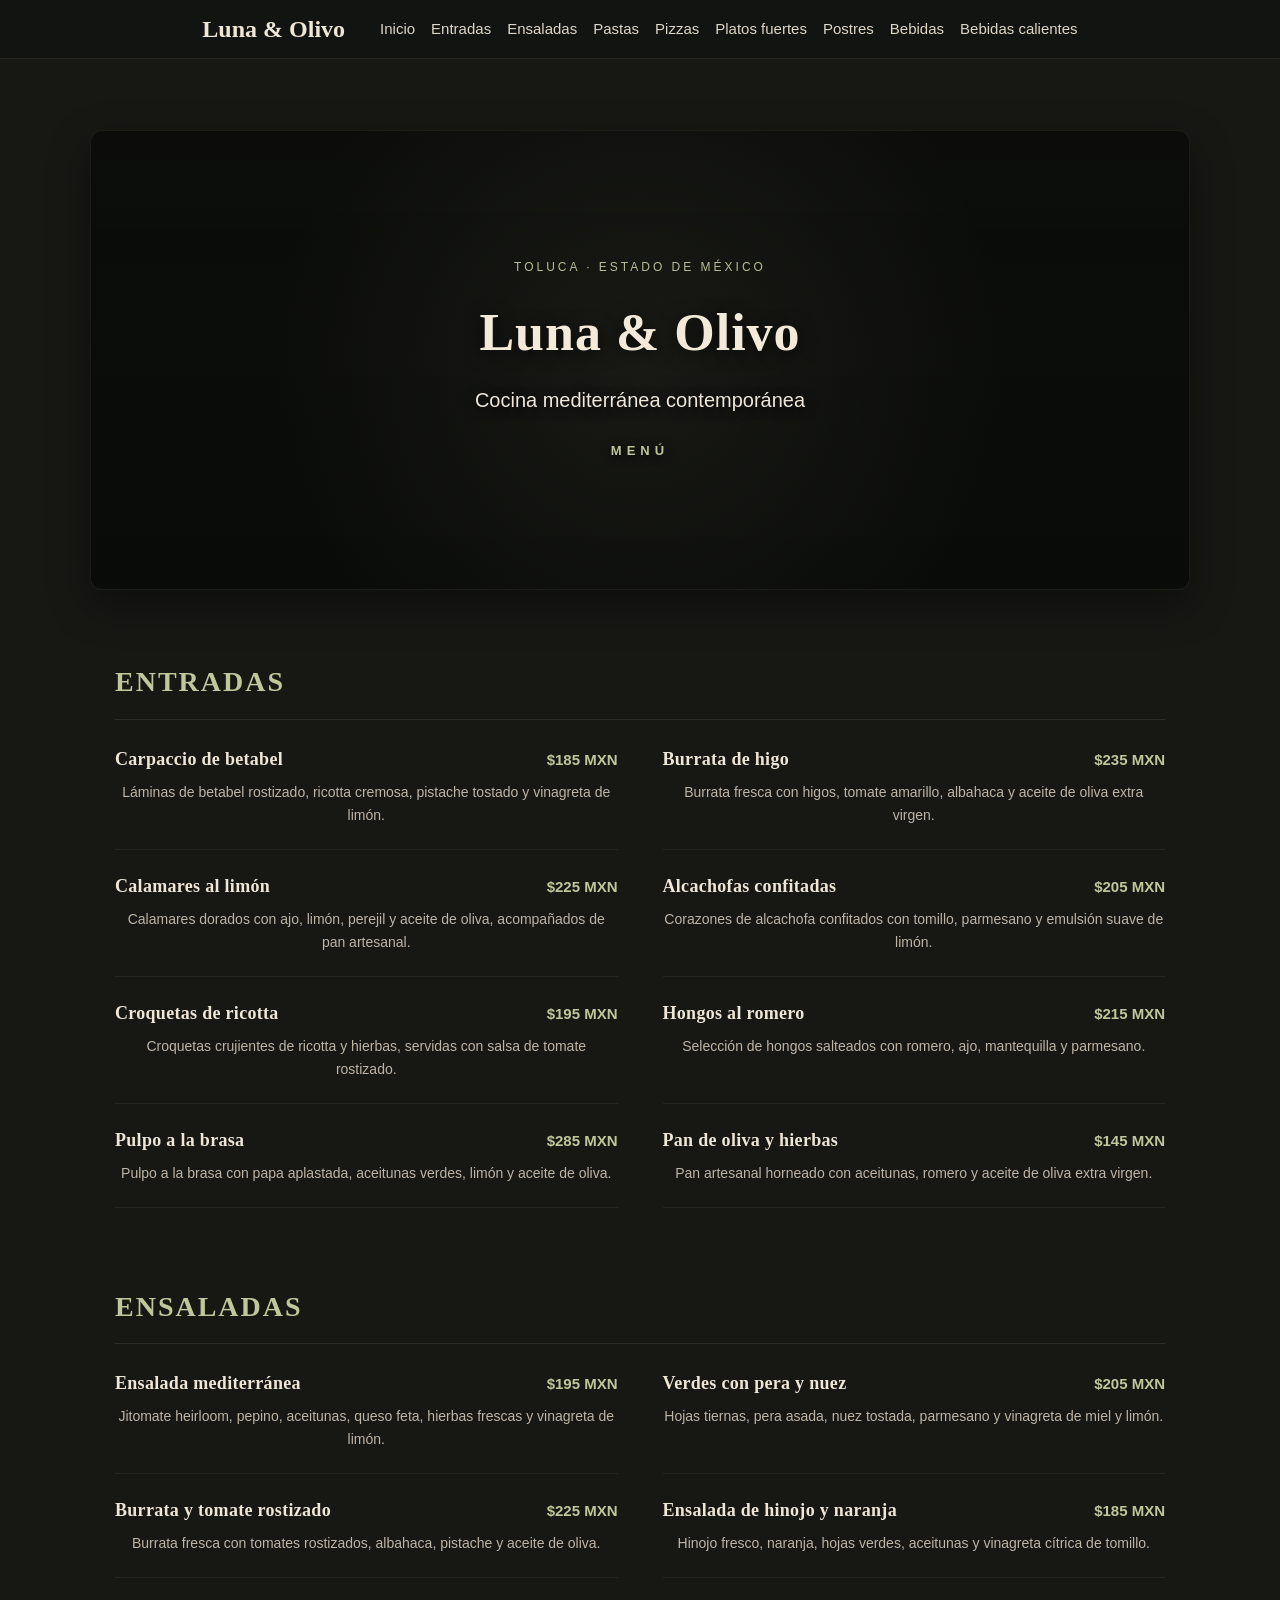
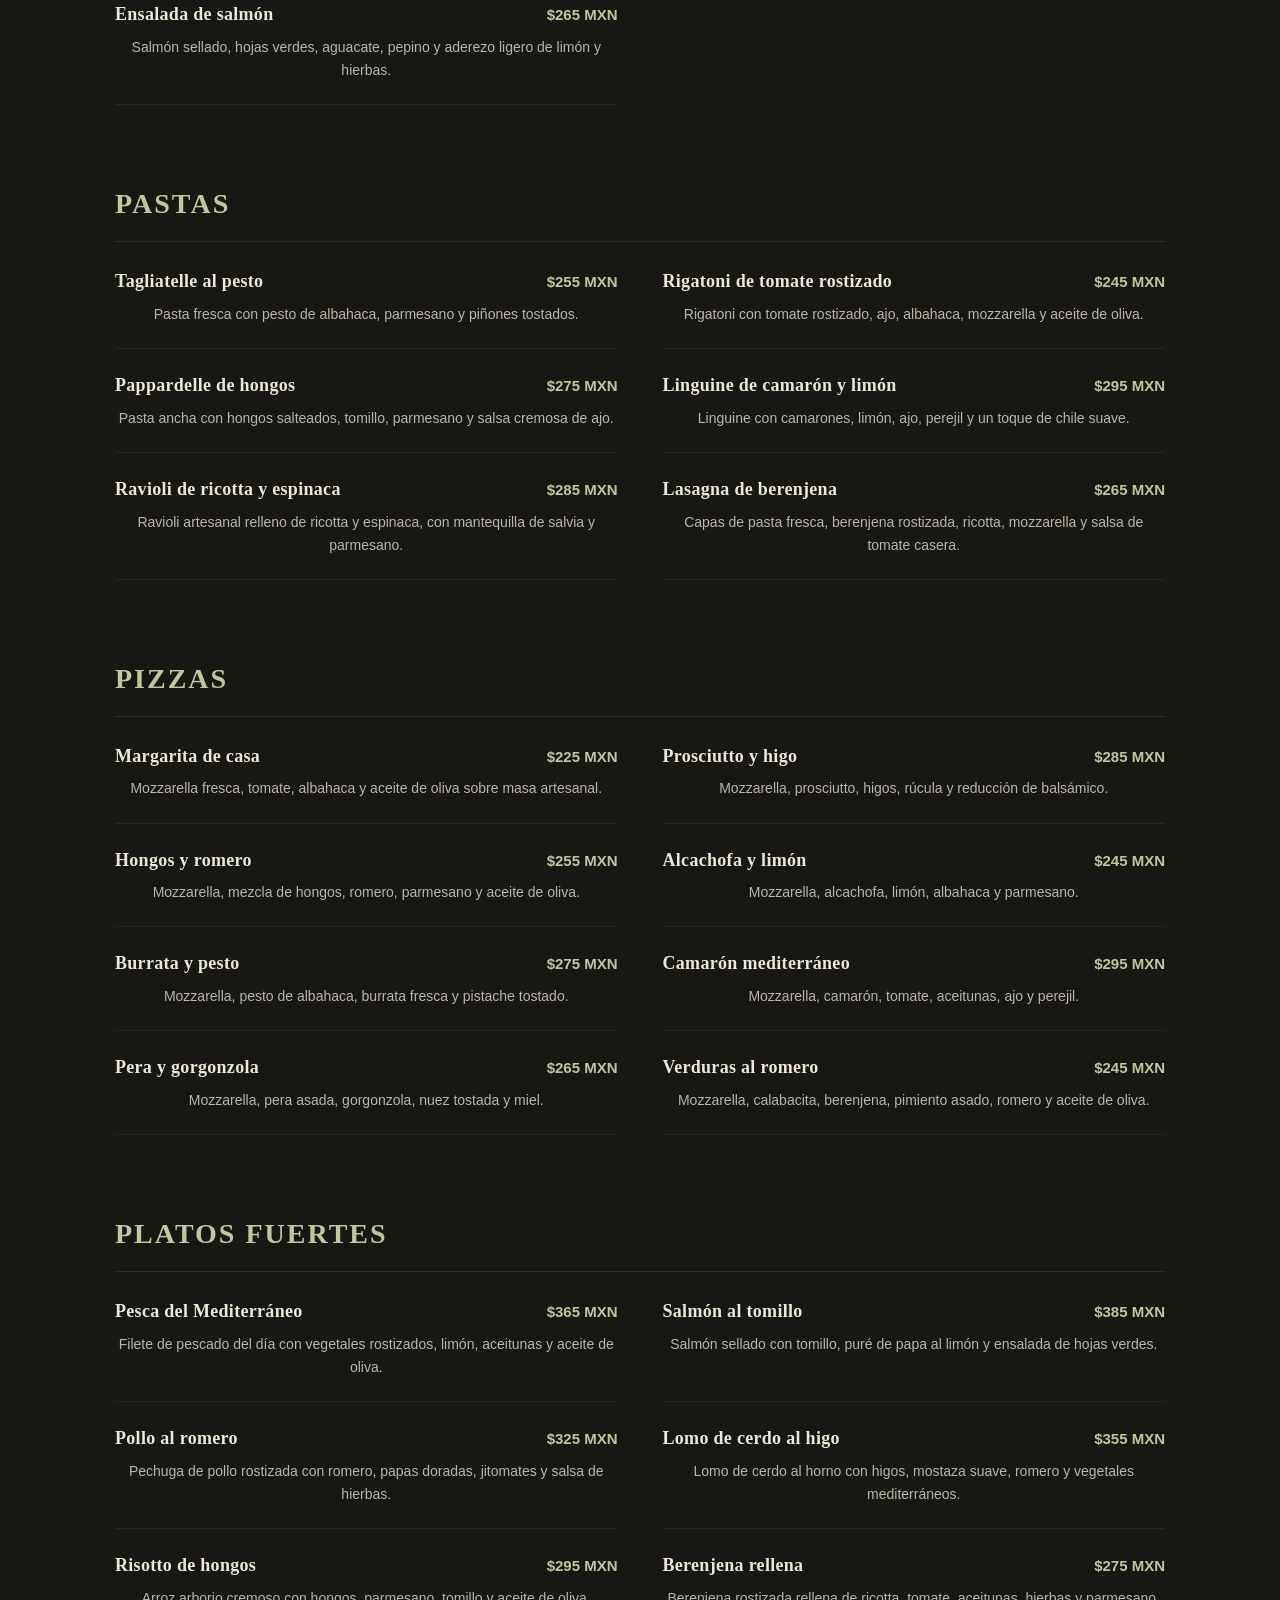
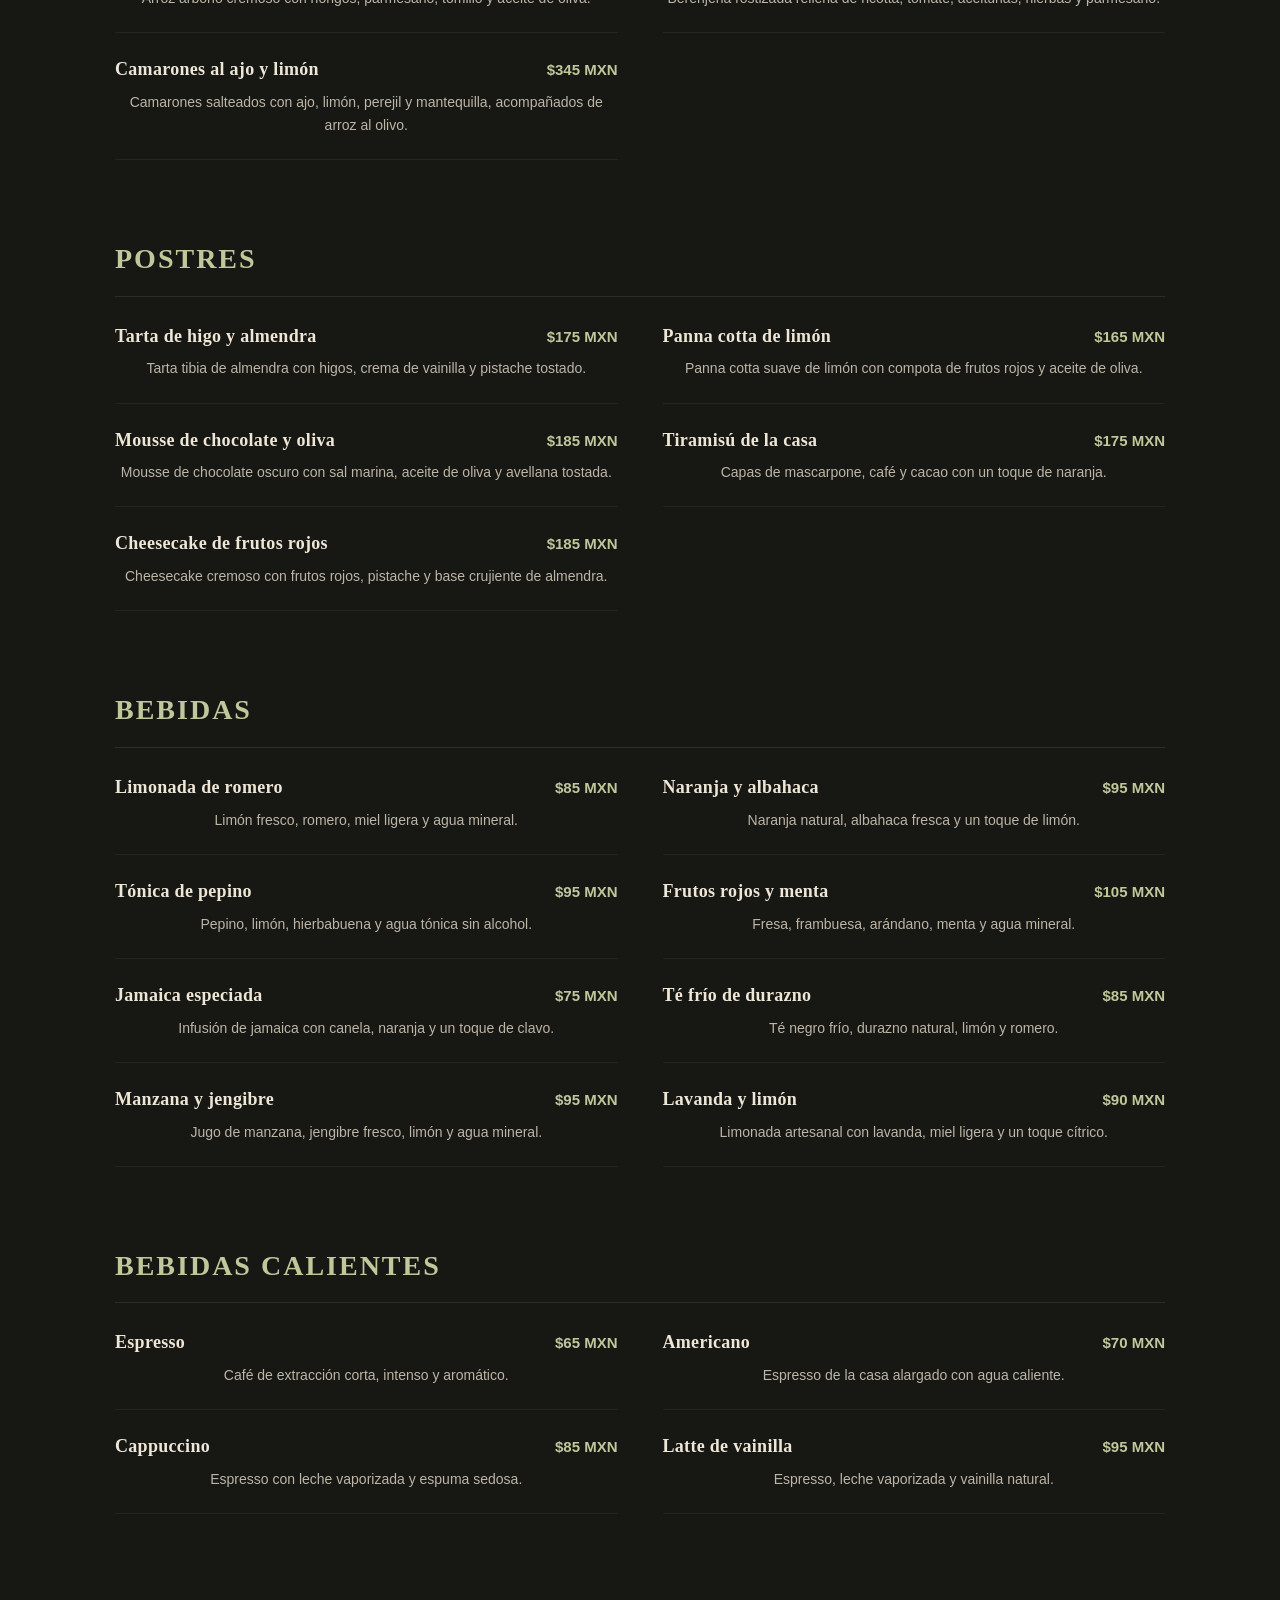
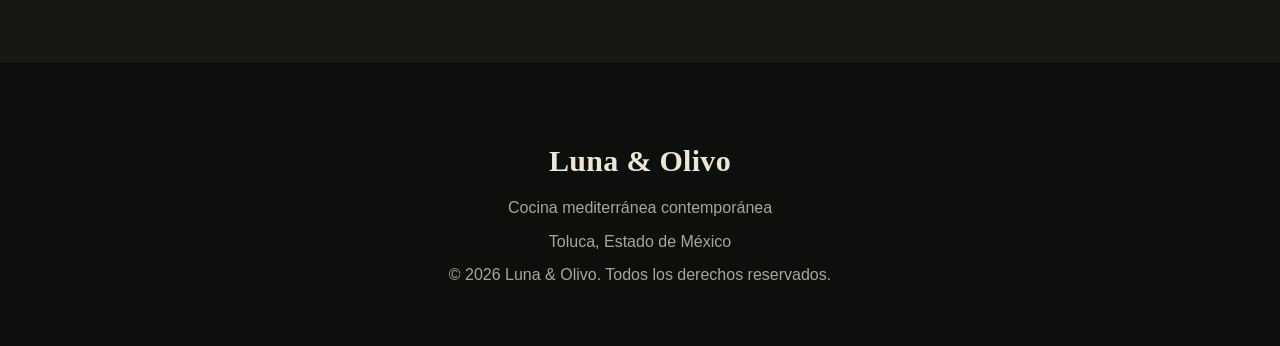
==== menu.html @ e2f4929c "Primer commit - Luna & Olivo" ====
<!DOCTYPE html>
<html lang="es">

<head>
    <meta charset="UTF-8">
    <meta name="viewport" content="width=device-width, initial-scale=1.0">

    <title>Menú | Luna & Olivo</title>

    <meta
        name="description"
        content="Consulta el menú de Luna & Olivo, restaurante de cocina mediterránea contemporánea en Toluca, Estado de México."
    >

    <link rel="stylesheet" href="style.css">
</head>

<body>

    <!-- NAVEGACIÓN -->
    <nav class="navbar navbar-menu">

        <div class="logo">
            Luna & Olivo
        </div>

        <div class="nav-links nav-links-menu">

            <a href="index.html">
                Inicio
            </a>

            <a href="#entradas">
                Entradas
            </a>

            <a href="#ensaladas">
                Ensaladas
            </a>

            <a href="#pastas">
                Pastas
            </a>

            <a href="#pizzas">
                Pizzas
            </a>

            <a href="#platos-fuertes">
                Platos fuertes
            </a>

            <a href="#postres">
                Postres
            </a>

            <a href="#bebidas">
                Bebidas
            </a>

            <a href="#bebidas-calientes">
                Bebidas calientes
            </a>

        </div>

    </nav>


    <!-- MENÚ COMPLETO -->
    <main class="menu-completo">

        <!-- PORTADA DEL MENÚ -->
        <header class="menu-encabezado">

            <p class="menu-ubicacion">
                TOLUCA · ESTADO DE MÉXICO
            </p>

            <h1>
                Luna & Olivo
            </h1>

            <p class="menu-subtitulo">
                Cocina mediterránea contemporánea
            </p>

            <p class="menu-titulo">
                MENÚ
            </p>

        </header>


        <div class="menu-completo-contenido">


            <!-- ENTRADAS -->
            <section class="menu-categoria" id="entradas">

                <h2>
                    Entradas
                </h2>

                <div class="menu-items">

                    <article class="menu-item">
                        <div class="menu-item-cabecera">
                            <h3>Carpaccio de betabel</h3>
                            <span>$185 MXN</span>
                        </div>
                        <p>
                            Láminas de betabel rostizado, ricotta cremosa,
                            pistache tostado y vinagreta de limón.
                        </p>
                    </article>

                    <article class="menu-item">
                        <div class="menu-item-cabecera">
                            <h3>Burrata de higo</h3>
                            <span>$235 MXN</span>
                        </div>
                        <p>
                            Burrata fresca con higos, tomate amarillo,
                            albahaca y aceite de oliva extra virgen.
                        </p>
                    </article>

                    <article class="menu-item">
                        <div class="menu-item-cabecera">
                            <h3>Calamares al limón</h3>
                            <span>$225 MXN</span>
                        </div>
                        <p>
                            Calamares dorados con ajo, limón, perejil y
                            aceite de oliva, acompañados de pan artesanal.
                        </p>
                    </article>

                    <article class="menu-item">
                        <div class="menu-item-cabecera">
                            <h3>Alcachofas confitadas</h3>
                            <span>$205 MXN</span>
                        </div>
                        <p>
                            Corazones de alcachofa confitados con tomillo,
                            parmesano y emulsión suave de limón.
                        </p>
                    </article>

                    <article class="menu-item">
                        <div class="menu-item-cabecera">
                            <h3>Croquetas de ricotta</h3>
                            <span>$195 MXN</span>
                        </div>
                        <p>
                            Croquetas crujientes de ricotta y hierbas,
                            servidas con salsa de tomate rostizado.
                        </p>
                    </article>

                    <article class="menu-item">
                        <div class="menu-item-cabecera">
                            <h3>Hongos al romero</h3>
                            <span>$215 MXN</span>
                        </div>
                        <p>
                            Selección de hongos salteados con romero,
                            ajo, mantequilla y parmesano.
                        </p>
                    </article>

                    <article class="menu-item">
                        <div class="menu-item-cabecera">
                            <h3>Pulpo a la brasa</h3>
                            <span>$285 MXN</span>
                        </div>
                        <p>
                            Pulpo a la brasa con papa aplastada,
                            aceitunas verdes, limón y aceite de oliva.
                        </p>
                    </article>

                    <article class="menu-item">
                        <div class="menu-item-cabecera">
                            <h3>Pan de oliva y hierbas</h3>
                            <span>$145 MXN</span>
                        </div>
                        <p>
                            Pan artesanal horneado con aceitunas,
                            romero y aceite de oliva extra virgen.
                        </p>
                    </article>

                </div>

            </section>


            <!-- ENSALADAS -->
            <section class="menu-categoria" id="ensaladas">

                <h2>
                    Ensaladas
                </h2>

                <div class="menu-items">

                    <article class="menu-item">
                        <div class="menu-item-cabecera">
                            <h3>Ensalada mediterránea</h3>
                            <span>$195 MXN</span>
                        </div>
                        <p>
                            Jitomate heirloom, pepino, aceitunas, queso feta,
                            hierbas frescas y vinagreta de limón.
                        </p>
                    </article>

                    <article class="menu-item">
                        <div class="menu-item-cabecera">
                            <h3>Verdes con pera y nuez</h3>
                            <span>$205 MXN</span>
                        </div>
                        <p>
                            Hojas tiernas, pera asada, nuez tostada,
                            parmesano y vinagreta de miel y limón.
                        </p>
                    </article>

                    <article class="menu-item">
                        <div class="menu-item-cabecera">
                            <h3>Burrata y tomate rostizado</h3>
                            <span>$225 MXN</span>
                        </div>
                        <p>
                            Burrata fresca con tomates rostizados,
                            albahaca, pistache y aceite de oliva.
                        </p>
                    </article>

                    <article class="menu-item">
                        <div class="menu-item-cabecera">
                            <h3>Ensalada de hinojo y naranja</h3>
                            <span>$185 MXN</span>
                        </div>
                        <p>
                            Hinojo fresco, naranja, hojas verdes, aceitunas
                            y vinagreta cítrica de tomillo.
                        </p>
                    </article>

                    <article class="menu-item">
                        <div class="menu-item-cabecera">
                            <h3>Ensalada de salmón</h3>
                            <span>$265 MXN</span>
                        </div>
                        <p>
                            Salmón sellado, hojas verdes, aguacate,
                            pepino y aderezo ligero de limón y hierbas.
                        </p>
                    </article>

                </div>

            </section>


            <!-- PASTAS -->
            <section class="menu-categoria" id="pastas">

                <h2>
                    Pastas
                </h2>

                <div class="menu-items">

                    <article class="menu-item">
                        <div class="menu-item-cabecera">
                            <h3>Tagliatelle al pesto</h3>
                            <span>$255 MXN</span>
                        </div>
                        <p>
                            Pasta fresca con pesto de albahaca,
                            parmesano y piñones tostados.
                        </p>
                    </article>

                    <article class="menu-item">
                        <div class="menu-item-cabecera">
                            <h3>Rigatoni de tomate rostizado</h3>
                            <span>$245 MXN</span>
                        </div>
                        <p>
                            Rigatoni con tomate rostizado, ajo,
                            albahaca, mozzarella y aceite de oliva.
                        </p>
                    </article>

                    <article class="menu-item">
                        <div class="menu-item-cabecera">
                            <h3>Pappardelle de hongos</h3>
                            <span>$275 MXN</span>
                        </div>
                        <p>
                            Pasta ancha con hongos salteados, tomillo,
                            parmesano y salsa cremosa de ajo.
                        </p>
                    </article>

                    <article class="menu-item">
                        <div class="menu-item-cabecera">
                            <h3>Linguine de camarón y limón</h3>
                            <span>$295 MXN</span>
                        </div>
                        <p>
                            Linguine con camarones, limón, ajo,
                            perejil y un toque de chile suave.
                        </p>
                    </article>

                    <article class="menu-item">
                        <div class="menu-item-cabecera">
                            <h3>Ravioli de ricotta y espinaca</h3>
                            <span>$285 MXN</span>
                        </div>
                        <p>
                            Ravioli artesanal relleno de ricotta y espinaca,
                            con mantequilla de salvia y parmesano.
                        </p>
                    </article>

                    <article class="menu-item">
                        <div class="menu-item-cabecera">
                            <h3>Lasagna de berenjena</h3>
                            <span>$265 MXN</span>
                        </div>
                        <p>
                            Capas de pasta fresca, berenjena rostizada,
                            ricotta, mozzarella y salsa de tomate casera.
                        </p>
                    </article>

                </div>

            </section>


            <!-- PIZZAS -->
            <section class="menu-categoria" id="pizzas">

                <h2>
                    Pizzas
                </h2>

                <div class="menu-items">

                    <article class="menu-item">
                        <div class="menu-item-cabecera">
                            <h3>Margarita de casa</h3>
                            <span>$225 MXN</span>
                        </div>
                        <p>
                            Mozzarella fresca, tomate, albahaca y aceite
                            de oliva sobre masa artesanal.
                        </p>
                    </article>

                    <article class="menu-item">
                        <div class="menu-item-cabecera">
                            <h3>Prosciutto y higo</h3>
                            <span>$285 MXN</span>
                        </div>
                        <p>
                            Mozzarella, prosciutto, higos, rúcula
                            y reducción de balsámico.
                        </p>
                    </article>

                    <article class="menu-item">
                        <div class="menu-item-cabecera">
                            <h3>Hongos y romero</h3>
                            <span>$255 MXN</span>
                        </div>
                        <p>
                            Mozzarella, mezcla de hongos, romero,
                            parmesano y aceite de oliva.
                        </p>
                    </article>

                    <article class="menu-item">
                        <div class="menu-item-cabecera">
                            <h3>Alcachofa y limón</h3>
                            <span>$245 MXN</span>
                        </div>
                        <p>
                            Mozzarella, alcachofa, limón,
                            albahaca y parmesano.
                        </p>
                    </article>

                    <article class="menu-item">
                        <div class="menu-item-cabecera">
                            <h3>Burrata y pesto</h3>
                            <span>$275 MXN</span>
                        </div>
                        <p>
                            Mozzarella, pesto de albahaca, burrata
                            fresca y pistache tostado.
                        </p>
                    </article>

                    <article class="menu-item">
                        <div class="menu-item-cabecera">
                            <h3>Camarón mediterráneo</h3>
                            <span>$295 MXN</span>
                        </div>
                        <p>
                            Mozzarella, camarón, tomate,
                            aceitunas, ajo y perejil.
                        </p>
                    </article>

                    <article class="menu-item">
                        <div class="menu-item-cabecera">
                            <h3>Pera y gorgonzola</h3>
                            <span>$265 MXN</span>
                        </div>
                        <p>
                            Mozzarella, pera asada, gorgonzola,
                            nuez tostada y miel.
                        </p>
                    </article>

                    <article class="menu-item">
                        <div class="menu-item-cabecera">
                            <h3>Verduras al romero</h3>
                            <span>$245 MXN</span>
                        </div>
                        <p>
                            Mozzarella, calabacita, berenjena,
                            pimiento asado, romero y aceite de oliva.
                        </p>
                    </article>

                </div>

            </section>


            <!-- PLATOS FUERTES -->
            <section class="menu-categoria" id="platos-fuertes">

                <h2>
                    Platos fuertes
                </h2>

                <div class="menu-items">

                    <article class="menu-item">
                        <div class="menu-item-cabecera">
                            <h3>Pesca del Mediterráneo</h3>
                            <span>$365 MXN</span>
                        </div>
                        <p>
                            Filete de pescado del día con vegetales rostizados,
                            limón, aceitunas y aceite de oliva.
                        </p>
                    </article>

                    <article class="menu-item">
                        <div class="menu-item-cabecera">
                            <h3>Salmón al tomillo</h3>
                            <span>$385 MXN</span>
                        </div>
                        <p>
                            Salmón sellado con tomillo, puré de papa al limón
                            y ensalada de hojas verdes.
                        </p>
                    </article>

                    <article class="menu-item">
                        <div class="menu-item-cabecera">
                            <h3>Pollo al romero</h3>
                            <span>$325 MXN</span>
                        </div>
                        <p>
                            Pechuga de pollo rostizada con romero,
                            papas doradas, jitomates y salsa de hierbas.
                        </p>
                    </article>

                    <article class="menu-item">
                        <div class="menu-item-cabecera">
                            <h3>Lomo de cerdo al higo</h3>
                            <span>$355 MXN</span>
                        </div>
                        <p>
                            Lomo de cerdo al horno con higos, mostaza suave,
                            romero y vegetales mediterráneos.
                        </p>
                    </article>

                    <article class="menu-item">
                        <div class="menu-item-cabecera">
                            <h3>Risotto de hongos</h3>
                            <span>$295 MXN</span>
                        </div>
                        <p>
                            Arroz arborio cremoso con hongos,
                            parmesano, tomillo y aceite de oliva.
                        </p>
                    </article>

                    <article class="menu-item">
                        <div class="menu-item-cabecera">
                            <h3>Berenjena rellena</h3>
                            <span>$275 MXN</span>
                        </div>
                        <p>
                            Berenjena rostizada rellena de ricotta,
                            tomate, aceitunas, hierbas y parmesano.
                        </p>
                    </article>

                    <article class="menu-item">
                        <div class="menu-item-cabecera">
                            <h3>Camarones al ajo y limón</h3>
                            <span>$345 MXN</span>
                        </div>
                        <p>
                            Camarones salteados con ajo, limón, perejil
                            y mantequilla, acompañados de arroz al olivo.
                        </p>
                    </article>

                </div>

            </section>


            <!-- POSTRES -->
            <section class="menu-categoria" id="postres">

                <h2>
                    Postres
                </h2>

                <div class="menu-items">

                    <article class="menu-item">
                        <div class="menu-item-cabecera">
                            <h3>Tarta de higo y almendra</h3>
                            <span>$175 MXN</span>
                        </div>
                        <p>
                            Tarta tibia de almendra con higos,
                            crema de vainilla y pistache tostado.
                        </p>
                    </article>

                    <article class="menu-item">
                        <div class="menu-item-cabecera">
                            <h3>Panna cotta de limón</h3>
                            <span>$165 MXN</span>
                        </div>
                        <p>
                            Panna cotta suave de limón con compota
                            de frutos rojos y aceite de oliva.
                        </p>
                    </article>

                    <article class="menu-item">
                        <div class="menu-item-cabecera">
                            <h3>Mousse de chocolate y oliva</h3>
                            <span>$185 MXN</span>
                        </div>
                        <p>
                            Mousse de chocolate oscuro con sal marina,
                            aceite de oliva y avellana tostada.
                        </p>
                    </article>

                    <article class="menu-item">
                        <div class="menu-item-cabecera">
                            <h3>Tiramisú de la casa</h3>
                            <span>$175 MXN</span>
                        </div>
                        <p>
                            Capas de mascarpone, café y cacao
                            con un toque de naranja.
                        </p>
                    </article>

                    <article class="menu-item">
                        <div class="menu-item-cabecera">
                            <h3>Cheesecake de frutos rojos</h3>
                            <span>$185 MXN</span>
                        </div>
                        <p>
                            Cheesecake cremoso con frutos rojos,
                            pistache y base crujiente de almendra.
                        </p>
                    </article>

                </div>

            </section>


            <!-- BEBIDAS -->
            <section class="menu-categoria" id="bebidas">

                <h2>
                    Bebidas
                </h2>

                <div class="menu-items">

                    <article class="menu-item">
                        <div class="menu-item-cabecera">
                            <h3>Limonada de romero</h3>
                            <span>$85 MXN</span>
                        </div>
                        <p>
                            Limón fresco, romero, miel ligera
                            y agua mineral.
                        </p>
                    </article>

                    <article class="menu-item">
                        <div class="menu-item-cabecera">
                            <h3>Naranja y albahaca</h3>
                            <span>$95 MXN</span>
                        </div>
                        <p>
                            Naranja natural, albahaca fresca
                            y un toque de limón.
                        </p>
                    </article>

                    <article class="menu-item">
                        <div class="menu-item-cabecera">
                            <h3>Tónica de pepino</h3>
                            <span>$95 MXN</span>
                        </div>
                        <p>
                            Pepino, limón, hierbabuena
                            y agua tónica sin alcohol.
                        </p>
                    </article>

                    <article class="menu-item">
                        <div class="menu-item-cabecera">
                            <h3>Frutos rojos y menta</h3>
                            <span>$105 MXN</span>
                        </div>
                        <p>
                            Fresa, frambuesa, arándano,
                            menta y agua mineral.
                        </p>
                    </article>

                    <article class="menu-item">
                        <div class="menu-item-cabecera">
                            <h3>Jamaica especiada</h3>
                            <span>$75 MXN</span>
                        </div>
                        <p>
                            Infusión de jamaica con canela,
                            naranja y un toque de clavo.
                        </p>
                    </article>

                    <article class="menu-item">
                        <div class="menu-item-cabecera">
                            <h3>Té frío de durazno</h3>
                            <span>$85 MXN</span>
                        </div>
                        <p>
                            Té negro frío, durazno natural,
                            limón y romero.
                        </p>
                    </article>

                    <article class="menu-item">
                        <div class="menu-item-cabecera">
                            <h3>Manzana y jengibre</h3>
                            <span>$95 MXN</span>
                        </div>
                        <p>
                            Jugo de manzana, jengibre fresco,
                            limón y agua mineral.
                        </p>
                    </article>

                    <article class="menu-item">
                        <div class="menu-item-cabecera">
                            <h3>Lavanda y limón</h3>
                            <span>$90 MXN</span>
                        </div>
                        <p>
                            Limonada artesanal con lavanda,
                            miel ligera y un toque cítrico.
                        </p>
                    </article>

                </div>

            </section>


            <!-- BEBIDAS CALIENTES -->
            <section class="menu-categoria" id="bebidas-calientes">

                <h2>
                    Bebidas calientes
                </h2>

                <div class="menu-items">

                    <article class="menu-item">
                        <div class="menu-item-cabecera">
                            <h3>Espresso</h3>
                            <span>$65 MXN</span>
                        </div>
                        <p>
                            Café de extracción corta,
                            intenso y aromático.
                        </p>
                    </article>

                    <article class="menu-item">
                        <div class="menu-item-cabecera">
                            <h3>Americano</h3>
                            <span>$70 MXN</span>
                        </div>
                        <p>
                            Espresso de la casa alargado
                            con agua caliente.
                        </p>
                    </article>

                    <article class="menu-item">
                        <div class="menu-item-cabecera">
                            <h3>Cappuccino</h3>
                            <span>$85 MXN</span>
                        </div>
                        <p>
                            Espresso con leche vaporizada
                            y espuma sedosa.
                        </p>
                    </article>

                    <article class="menu-item">
                        <div class="menu-item-cabecera">
                            <h3>Latte de vainilla</h3>
                            <span>$95 MXN</span>
                        </div>
                        <p>
                            Espresso, leche vaporizada
                            y vainilla natural.
                        </p>
                    </article>

                </div>

            </section>

        </div>

    </main>


    <!-- FOOTER -->
    <footer class="footer">

        <h2>
            Luna & Olivo
        </h2>

        <p>
            Cocina mediterránea contemporánea
        </p>

        <p>
            Toluca, Estado de México
        </p>

        <p>
            © 2026 Luna & Olivo. Todos los derechos reservados.
        </p>

    </footer>

</body>

</html>
---- style.css ----
/* =========================================
   ESTILOS GENERALES
========================================= */

* {
    box-sizing: border-box;
}

html {
    scroll-behavior: smooth;
    background-color: #171714;
}

body {
    background-color: #171714;
    color: #e9e1d2;
    font-family: "Trebuchet MS", Arial, sans-serif;
    margin: 0;
    padding: 0;
    text-align: center;
    line-height: 1.6;
}

h1,
h2,
h3 {
    font-family: Georgia, "Times New Roman", serif;
    font-weight: 600;
    letter-spacing: 0.3px;
    color: #eee6d6;
}

p,
a,
input,
textarea,
button {
    font-family: "Trebuchet MS", Arial, sans-serif;
}


/* =========================================
   HERO
========================================= */

.hero {
    width: 100%;
    min-height: 70vh;
    padding: 80px 20px;

    display: flex;
    flex-direction: column;
    justify-content: center;
    align-items: center;

    text-align: center;

    background-image:
        linear-gradient(
            rgba(5, 7, 5, 0.58),
            rgba(5, 7, 5, 0.68)
        ),
        url("https://images.unsplash.com/photo-1745066113900-2dc0a449702b?auto=format&fit=crop&fm=jpg&q=80&w=2000");

    background-size: cover;
    background-position: center;
}

.hero h1 {
    font-size: 52px;
    color: #f3ead9;
    margin: 8px 0 10px 0;
    letter-spacing: 1px;
}

.hero p {
    color: #eee7da;
}

.hero-ubicacion {
    font-size: 13px;
    letter-spacing: 3px;
    margin: 0 0 5px 0;
    opacity: 0.9;
}

.hero-subtitulo {
    font-size: 21px;
    margin: 0 0 12px 0;
}

.hero-descripcion {
    font-size: 16px;
    max-width: 520px;
    margin: 0 auto 20px auto !important;
    line-height: 1.7;
    opacity: 0.9;
}

.hero-detalle {
    font-size: 13px !important;
    letter-spacing: 1.5px;
    margin: 22px 0 0 0 !important;
    color: #f0e8d8 !important;
    opacity: 0.95;
}


/* =========================================
   BOTONES
========================================= */

.boton {
    display: inline-block;

    background-color: #6f7958;
    color: #fffdf7;

    padding: 12px 26px;

    text-decoration: none;

    border-radius: 4px;

    margin-top: 20px;

    font-size: 15px;
    letter-spacing: 0.5px;

    transition:
        background-color 0.3s ease,
        transform 0.3s ease,
        border-color 0.3s ease;
}

.boton:hover {
    background-color: #838d68;
    transform: translateY(-2px);
}


/* =========================================
   BOTONES DEL HERO
========================================= */

.hero-botones {
    display: flex;
    justify-content: center;
    align-items: center;

    gap: 14px;

    flex-wrap: wrap;

    margin-top: 20px;
}

.hero-botones .boton {
    margin-top: 0;
}

.boton-menu {
    background-color: transparent;

    color: #eee6d6;

    border: 1px solid rgba(166, 157, 133, 0.35);
}

.boton-menu:hover {
    background-color: rgba(166, 157, 133, 0.10);

    border-color: rgba(166, 157, 133, 0.55);
}


/* =========================================
   SECCIONES
========================================= */

section {
    width: 100%;

    padding: 70px 20px;

    margin: 0;

    background-color: #171714;
}

section h2 {
    font-size: 32px;

    margin-bottom: 25px;

    color: #eee6d6;
}

section p {
    max-width: 700px;

    margin: 10px auto;

    line-height: 1.7;

    color: #d4ccbd;
}


/* =========================================
   NAVEGACIÓN
========================================= */

.navbar {
    position: fixed;

    top: 0;
    left: 0;

    width: 100%;

    padding: 10px 0;

    display: flex;

    justify-content: space-around;
    align-items: center;

    z-index: 1000;

    background-color: rgba(18, 21, 17, 0.90);

    backdrop-filter: blur(10px);

    border-bottom: 1px solid rgba(166, 157, 133, 0.12);
}

.logo {
    color: #eee6d6;

    font-family: Georgia, "Times New Roman", serif;

    font-size: 24px;

    font-weight: 600;
}

.nav-links {
    display: flex;

    gap: 25px;
}

.nav-links a {
    color: #ded6c7;

    text-decoration: none;

    font-size: 15px;

    transition:
        color 0.3s ease,
        opacity 0.3s ease;
}

.nav-links a:hover {
    color: #b6bd91;
}


/* =========================================
   NAVEGACIÓN DE LA PÁGINA DE MENÚ
========================================= */

.navbar-menu {
    justify-content: center;

    gap: 35px;
}

.navbar-menu .logo {
    flex-shrink: 0;
}

.navbar-menu .nav-links-menu {
    gap: 8px 16px;

    max-width: 1000px;

    align-items: center;
}

.navbar-menu .nav-links-menu a {
    white-space: nowrap;
}


/* =========================================
   NUESTRA HISTORIA
========================================= */

.historia {
    display: flex;

    align-items: stretch;
    justify-content: center;

    gap: 0;

    max-width: 1100px;

    margin: 40px auto;

    padding: 0;

    background-color: #20231d;

    border-radius: 12px;

    overflow: hidden;

    box-shadow: 0 12px 35px rgba(0, 0, 0, 0.30);

    border: 1px solid rgba(166, 157, 133, 0.10);
}

.historia-texto {
    flex: 1;

    text-align: left;

    padding: 60px 50px;

    display: flex;

    flex-direction: column;

    justify-content: center;
}

.historia-etiqueta {
    display: block;

    margin-bottom: 12px;

    color: #b5bd8e;

    font-size: 12px;

    letter-spacing: 3px;

    text-transform: uppercase;
}

.historia-texto h2 {
    font-size: 36px;

    color: #eee6d6;

    margin: 0 0 22px 0;

    position: relative;

    padding-bottom: 18px;
}

.historia-texto h2::after {
    content: "";

    display: block;

    width: 45px;
    height: 1px;

    background-color: #8c9470;

    margin-top: 16px;
}

.historia-texto p {
    font-size: 18px;

    line-height: 1.8;

    color: #d4ccbd;

    margin: 0;
}

.historia-imagen {
    flex: 1;

    min-height: 400px;
}

.historia-imagen img {
    width: 100%;
    height: 100%;

    object-fit: cover;

    display: block;

    margin: 0;

    border-radius: 0;

    filter: brightness(0.68);
}


/* =========================================
   ESPECIALIDADES
========================================= */

.especialidades {
    background-color: #171714;
}

.tarjetas {
    display: flex;

    justify-content: center;

    gap: 30px;

    flex-wrap: wrap;

    max-width: 1100px;

    margin: 35px auto 0;
}

.tarjeta {
    background-color: #20231d;

    width: 280px;

    padding: 35px 25px;

    border-radius: 12px;

    box-shadow: 0 10px 30px rgba(0, 0, 0, 0.30);

    border: 1px solid rgba(166, 157, 133, 0.10);

    overflow: hidden;

    transition:
        transform 0.3s ease,
        box-shadow 0.3s ease,
        border-color 0.3s ease;
}

.tarjeta:hover {
    transform: translateY(-6px);

    box-shadow: 0 16px 35px rgba(0, 0, 0, 0.40);

    border-color: rgba(166, 157, 133, 0.22);
}

.tarjeta img {
    width: calc(100% + 50px);

    height: 190px;

    object-fit: cover;

    margin: -35px -25px 22px -25px;

    display: block;

    border-radius: 12px 12px 0 0;

    filter: brightness(0.68);
}

.tarjeta h3 {
    font-size: 24px;

    margin-bottom: 12px;

    color: #eee6d6;
}

.tarjeta p {
    margin: 0;

    font-size: 16px;

    line-height: 1.7;

    color: #d0c8b9;
}


/* =========================================
   ACCESO AL MENÚ COMPLETO
========================================= */

.menu-acceso {
    text-align: center;

    margin: 42px auto 0;

    max-width: 650px;
}

.menu-acceso p {
    margin: 0 0 16px 0;

    color: #bdb5a6;

    font-size: 15px;

    line-height: 1.6;
}

.menu-acceso .boton {
    margin-top: 0;
}


/* =========================================
   TESTIMONIOS
========================================= */

.testimonios {
    background-color: #171714;
}

.testimonio-tarjetas {
    display: flex;

    justify-content: center;

    gap: 25px;

    flex-wrap: wrap;

    max-width: 1100px;

    margin: 0 auto;
}

.testimonio {
    background-color: #20231d;

    width: 280px;

    padding: 25px;

    border-radius: 10px;

    box-shadow: 0 8px 25px rgba(0, 0, 0, 0.28);

    border: 1px solid rgba(166, 157, 133, 0.10);
}

.testimonio p {
    font-size: 17px;

    font-style: italic;

    line-height: 1.7;

    color: #d5cec1;
}

.testimonio h3 {
    font-size: 16px;

    margin-top: 20px;

    color: #b5bd8e;
}


/* =========================================
   UBICACIÓN
========================================= */

.ubicacion {
    background-color: #171714;
}

.ubicacion-contenido {
    display: flex;

    justify-content: center;

    gap: 25px;

    flex-wrap: wrap;

    max-width: 1000px;

    margin: 30px auto 0;
}

.ubicacion-contenido > div {
    background-color: #20231d;

    width: 250px;

    padding: 25px;

    border-radius: 10px;

    box-shadow: 0 8px 25px rgba(0, 0, 0, 0.28);

    border: 1px solid rgba(166, 157, 133, 0.10);

    transition:
        transform 0.3s ease,
        box-shadow 0.3s ease,
        border-color 0.3s ease;
}

.ubicacion-contenido > div:hover {
    transform: translateY(-7px) scale(1.02);

    box-shadow: 0 16px 35px rgba(0, 0, 0, 0.40);

    border-color: rgba(166, 157, 133, 0.22);
}

.ubicacion-contenido h3 {
    font-size: 20px;

    color: #b5bd8e;
}

.ubicacion-contenido p {
    font-size: 16px;

    color: #d2cabc;
}


/* =========================================
   FOOTER
========================================= */

.footer {
    width: 100%;

    background-color: #0d0f0c;

    color: #eee6d6;

    padding: 50px 20px;

    text-align: center;

    border-top: 1px solid rgba(166, 157, 133, 0.10);
}

.footer h2 {
    font-size: 30px;

    margin-bottom: 10px;

    color: #eee6d6;
}

.footer p {
    margin: 8px 0;

    color: #aaa59b;
}


/* =========================================
   PÁGINA DE MENÚ COMPLETO
========================================= */

.menu-completo {
    padding: 130px 20px 70px;

    background-color: #171714;
}


/* =========================================
   PORTADA DEL MENÚ
========================================= */

.menu-encabezado {
    position: relative;

    width: 100%;
    max-width: 1100px;

    min-height: 460px;

    margin: 0 auto 70px;

    padding: 90px 30px;

    display: flex;

    flex-direction: column;

    justify-content: center;

    align-items: center;

    text-align: center;

    overflow: hidden;

    border-radius: 12px;

    background-image:
        linear-gradient(
            rgba(7, 9, 7, 0.68),
            rgba(7, 9, 7, 0.80)
        ),
        url("https://images.unsplash.com/photo-1414235077428-338989a2e8c0?auto=format&fit=crop&fm=jpg&q=80&w=1800");

    background-size: cover;

    background-position: center;

    box-shadow:
        0 15px 40px rgba(0, 0, 0, 0.38);

    border: 1px solid rgba(166, 157, 133, 0.12);
}


/* Brillo muy sutil en el centro */

.menu-encabezado::before {
    content: "";

    position: absolute;

    inset: 0;

    background:
        radial-gradient(
            circle at center,
            rgba(190, 180, 150, 0.08),
            transparent 62%
        );

    pointer-events: none;
}


/* El texto queda encima de la imagen */

.menu-encabezado > * {
    position: relative;

    z-index: 1;
}


/* =========================================
   TEXTO DE LA PORTADA
========================================= */

.menu-ubicacion {
    margin: 0 0 14px 0;

    color: #c0c79a;

    font-size: 12px;

    letter-spacing: 3px;

    opacity: 0.95;
}

.menu-encabezado h1 {
    margin: 0 0 10px 0;

    font-size: 52px;

    color: #f3ead9;

    letter-spacing: 1px;

    text-shadow:
        0 3px 18px rgba(0, 0, 0, 0.70);
}

.menu-subtitulo {
    margin: 0;

    color: #eee7da;

    font-size: 20px;

    text-shadow:
        0 2px 12px rgba(0, 0, 0, 0.70);
}

.menu-titulo {
    margin: 25px 0 0 0;

    color: #c0c79a;

    font-size: 13px;

    letter-spacing: 5px;

    font-weight: 600;

    text-shadow:
        0 2px 10px rgba(0, 0, 0, 0.80);
}


/* =========================================
   CONTENIDO DEL MENÚ
========================================= */

.menu-completo-contenido {
    max-width: 1050px;

    margin: 0 auto;
}

.menu-categoria {
    padding: 0;

    margin: 0 0 55px 0;

    background-color: transparent;

    scroll-margin-top: 110px;
}

.menu-categoria h2 {
    margin: 0 0 25px 0;

    padding-bottom: 14px;

    border-bottom:
        1px solid rgba(166, 157, 133, 0.16);

    color: #c0c79a;

    font-size: 28px;

    letter-spacing: 2px;

    text-transform: uppercase;

    text-align: left;
}

.menu-items {
    display: grid;

    grid-template-columns:
        repeat(2, minmax(0, 1fr));

    gap: 0 45px;
}

.menu-item {
    padding: 0 0 22px 0;

    margin-bottom: 22px;

    border-bottom:
        1px solid rgba(166, 157, 133, 0.10);
}

.menu-item-cabecera {
    display: flex;

    justify-content: space-between;

    align-items: baseline;

    gap: 20px;
}

.menu-item h3 {
    margin: 0;

    color: #eee6d6;

    font-family:
        Georgia,
        "Times New Roman",
        serif;

    font-size: 18px;

    font-weight: 600;
}

.menu-item-cabecera span {
    flex-shrink: 0;

    color: #c0c79a;

    font-size: 15px;

    font-weight: 600;
}

.menu-item p {
    max-width: none;

    margin: 7px 0 0 0;

    color: #bdb5a6;

    font-size: 14px;

    line-height: 1.65;
}


/* =========================================
   ADAPTACIÓN PARA CELULAR
========================================= */

@media (max-width: 768px) {

    /* NAVEGACIÓN GENERAL */

    .navbar {
        flex-direction: column;

        gap: 10px;

        padding: 12px 0;
    }

    .nav-links {
        gap: 8px 14px;

        flex-wrap: wrap;

        justify-content: center;

        max-width: 360px;
    }

    .nav-links a {
        font-size: 13px;
    }


    /* NAVEGACIÓN DEL MENÚ */

    .navbar-menu {
        align-items: stretch;

        gap: 8px;

        padding-bottom: 10px;
    }

    .navbar-menu .logo {
        text-align: center;
    }

    .navbar-menu .nav-links-menu {
        width: 100%;

        max-width: none;

        flex-wrap: nowrap;

        justify-content: flex-start;

        overflow-x: auto;

        overflow-y: hidden;

        padding: 0 15px 4px;

        gap: 16px;

        scrollbar-width: none;
    }

    .navbar-menu .nav-links-menu::-webkit-scrollbar {
        display: none;
    }

    .navbar-menu .nav-links-menu a {
        flex-shrink: 0;

        white-space: nowrap;

        font-size: 13px;
    }


    /* HERO */

    .hero {
        min-height: 65vh;

        padding: 100px 20px 60px;
    }

    .hero h1 {
        font-size: 44px;
    }

    .hero-subtitulo {
        font-size: 18px;
    }

    .hero-descripcion {
        font-size: 16px;
    }


    /* BOTONES DEL HERO */

    .hero-botones {
        width: 100%;

        max-width: 340px;

        gap: 10px;
    }

    .hero-botones .boton {
        width: 100%;
    }


    /* NUESTRA HISTORIA */

    .historia {
        flex-direction: column;

        gap: 0;

        margin: 20px auto;
    }

    .historia-texto {
        text-align: center;

        padding: 40px 25px;
    }

    .historia-etiqueta {
        font-size: 11px;

        letter-spacing: 2.5px;
    }

    .historia-texto h2 {
        font-size: 30px;
    }

    .historia-texto h2::after {
        margin-left: auto;

        margin-right: auto;
    }

    .historia-texto p {
        font-size: 16px;
    }

    .historia-imagen {
        min-height: 280px;
    }

    .historia-imagen img {
        height: 280px;
    }


    /* TARJETAS */

    .tarjeta,
    .testimonio,
    .ubicacion-contenido > div {
        width: 100%;

        max-width: 320px;
    }


    /* ACCESO AL MENÚ */

    .menu-acceso {
        margin-top: 32px;
    }

    .menu-acceso p {
        font-size: 14px;

        line-height: 1.6;
    }


    /* SECCIONES */

    section {
        padding: 50px 15px;
    }

    section h2 {
        font-size: 29px;
    }


    /* PORTADA DEL MENÚ */

    .menu-completo {
        padding: 125px 20px 50px;
    }

    .menu-encabezado {
        min-height: 400px;

        margin-bottom: 50px;

        padding: 80px 20px;

        border-radius: 10px;

        background-position: center;
    }

    .menu-ubicacion {
        font-size: 11px;

        letter-spacing: 2.5px;
    }

    .menu-encabezado h1 {
        font-size: 40px;
    }

    .menu-subtitulo {
        font-size: 17px;

        max-width: 320px;
    }

    .menu-titulo {
        font-size: 12px;

        letter-spacing: 4px;
    }


    /* CONTENIDO DEL MENÚ */

    .menu-items {
        grid-template-columns: 1fr;

        gap: 0;
    }

    .menu-categoria {
        margin-bottom: 45px;

        scroll-margin-top: 125px;
    }

    .menu-categoria h2 {
        font-size: 24px;

        text-align: center;
    }

    .menu-item-cabecera {
        gap: 12px;
    }

    .menu-item h3 {
        font-size: 17px;
    }

    .menu-item-cabecera span {
        font-size: 14px;
    }

    .menu-item p {
        font-size: 14px;
    }
}
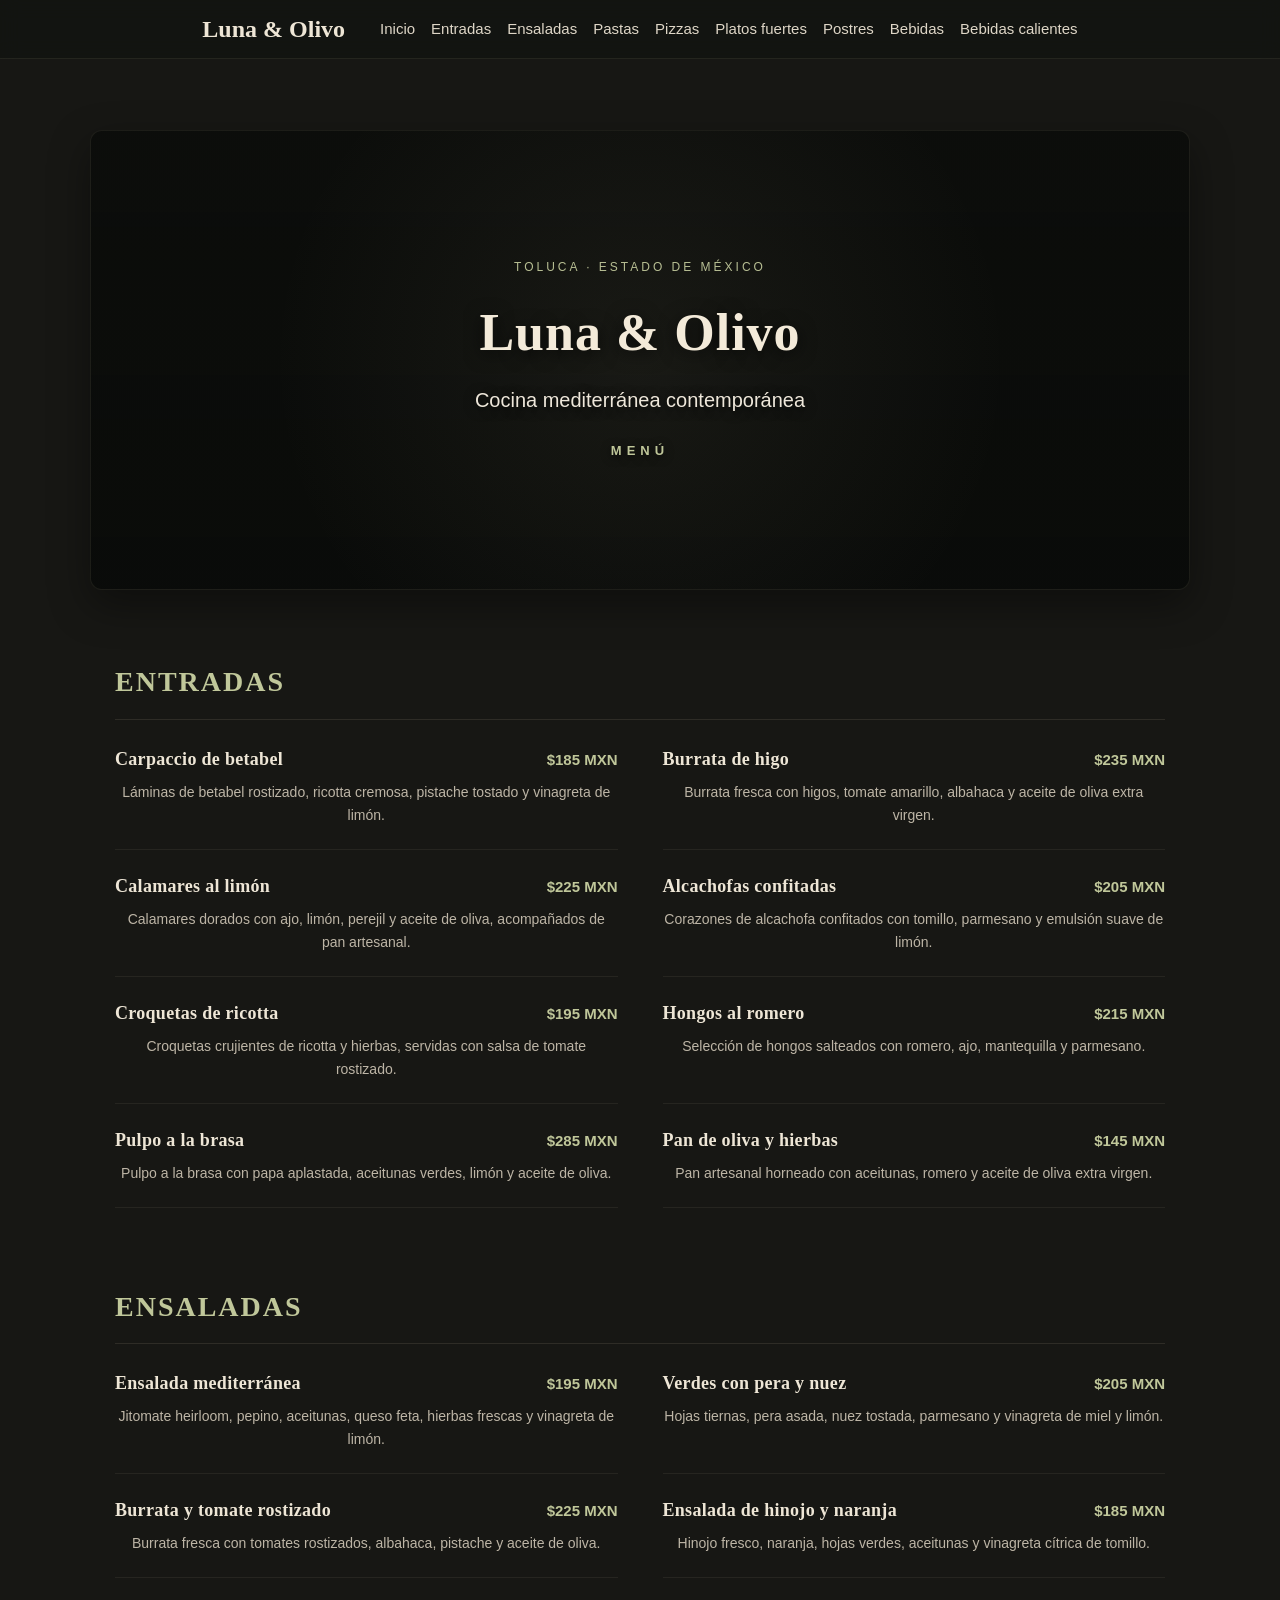
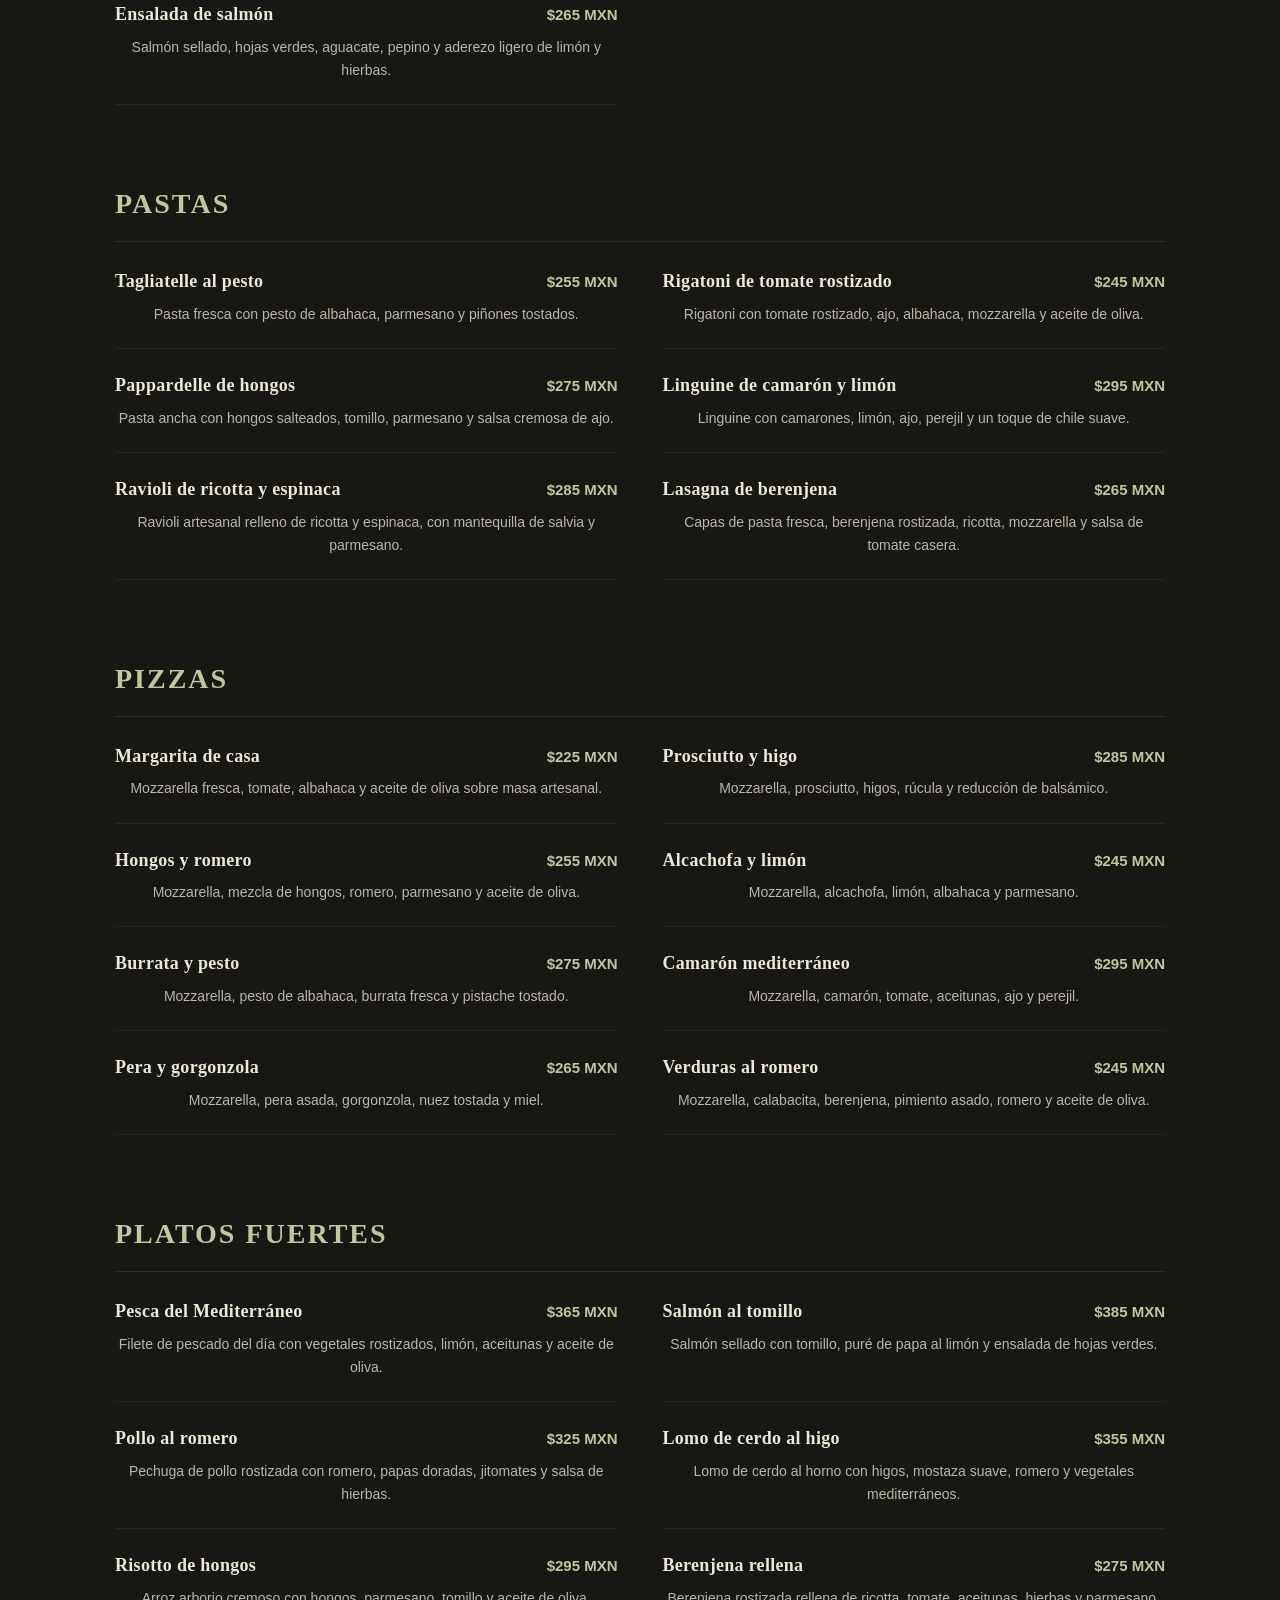
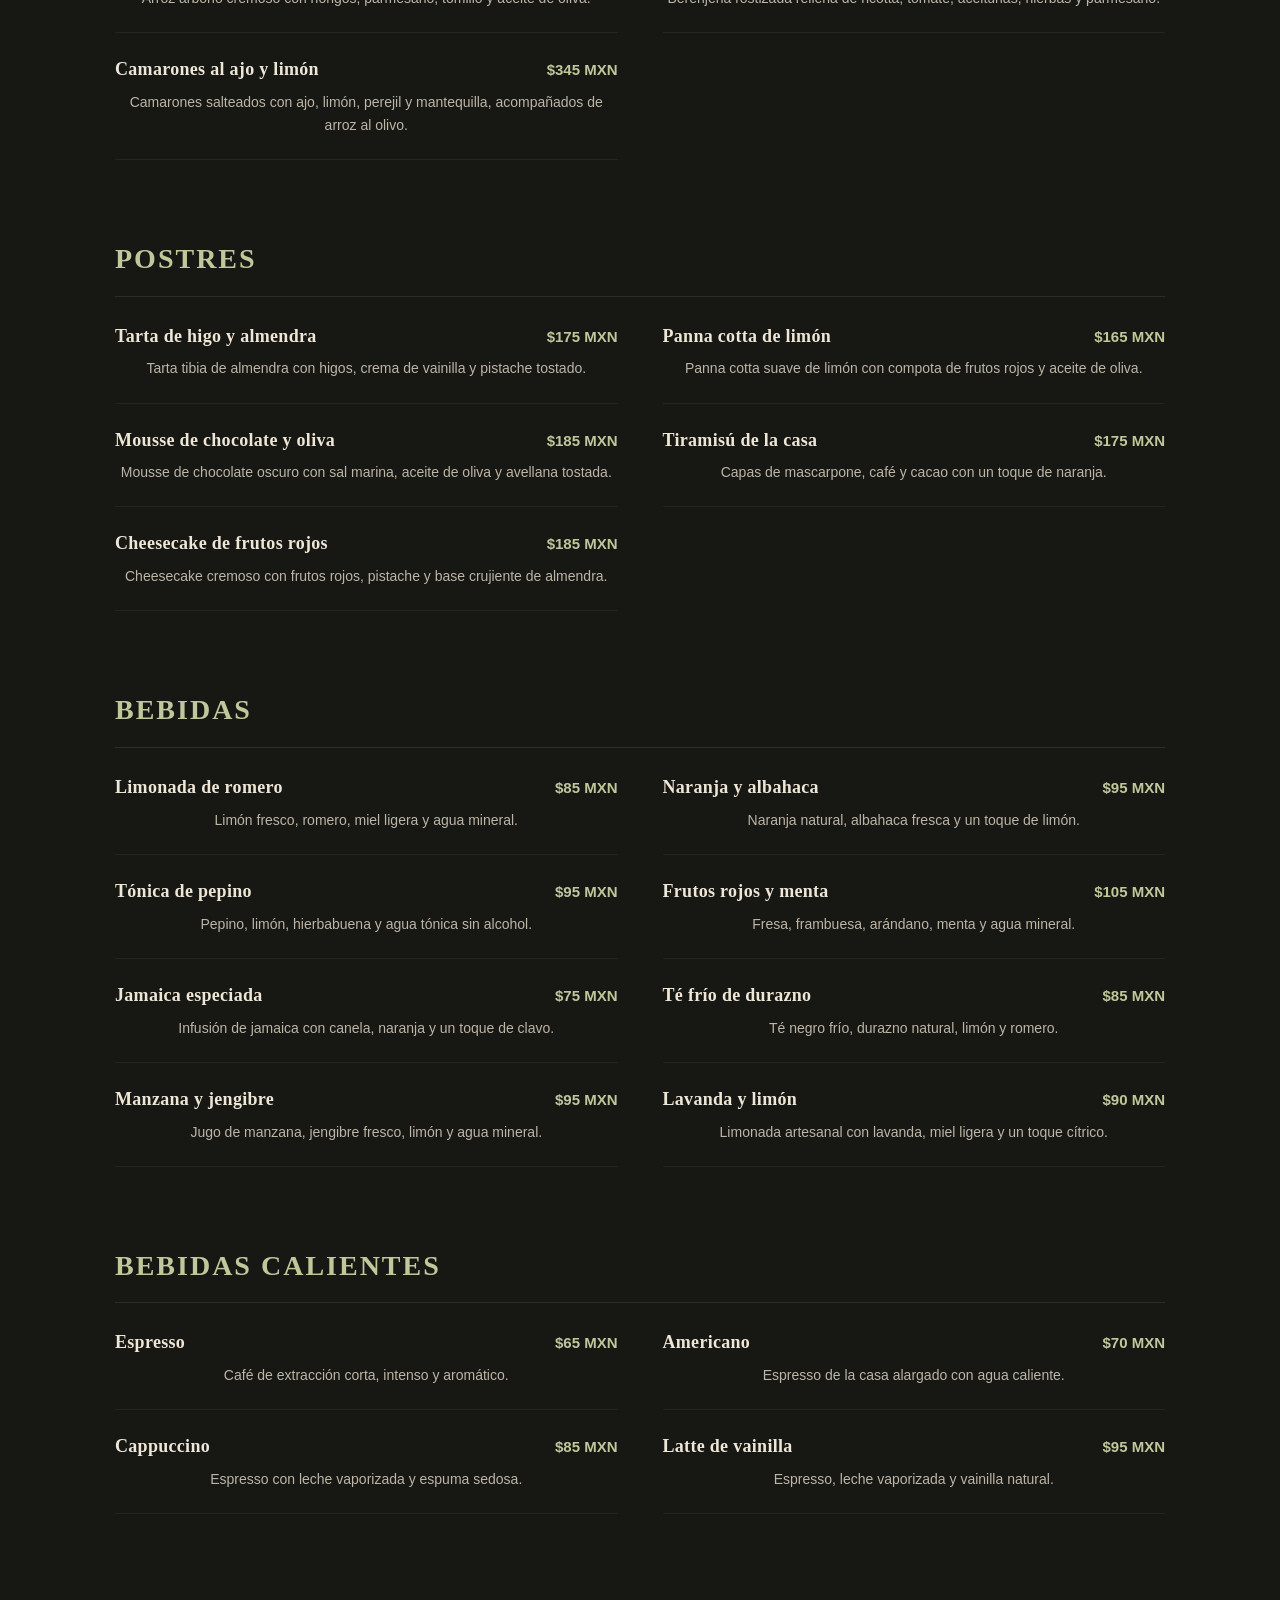
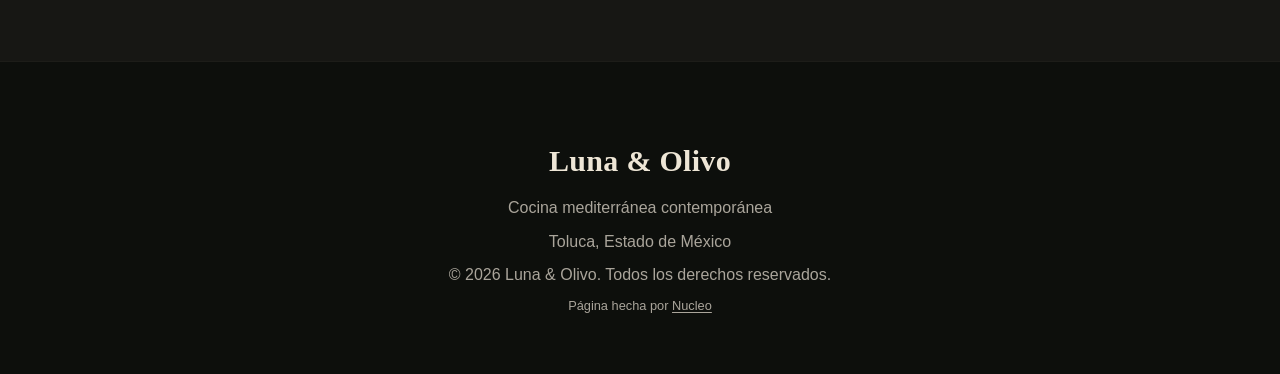
==== commit 7ea7677e: "Agrega crédito 'Página hecha por Nucleo' en el pie Co-Authored-By: Claude Sonnet 5.5 <noreply@anthro" ====
--- a/menu.html
+++ b/menu.html
@@ -12,7 +12,38 @@
         content="Consulta el menú de Luna & Olivo, restaurante de cocina mediterránea contemporánea en Toluca, Estado de México."
     >
 
+    <link rel="icon" type="image/svg+xml" href="favicon.svg">
+    <link rel="canonical" href="https://luna-olivo-website.vercel.app/menu.html">
+
+    <!-- OPEN GRAPH -->
+    <meta property="og:type" content="restaurant">
+    <meta property="og:title" content="Menú | Luna & Olivo">
+    <meta property="og:description" content="Consulta el menú de Luna & Olivo: entradas, ensaladas, pastas, pizzas, platos fuertes, postres y bebidas de cocina mediterránea en Toluca.">
+    <meta property="og:image" content="https://images.unsplash.com/photo-1414235077428-338989a2e8c0?auto=format&fit=crop&fm=jpg&q=80&w=1200">
+    <meta property="og:url" content="https://luna-olivo-website.vercel.app/menu.html">
+    <meta property="og:locale" content="es_MX">
+    <meta name="twitter:card" content="summary_large_image">
+
     <link rel="stylesheet" href="style.css">
+
+    <!-- DATOS ESTRUCTURADOS -->
+    <script type="application/ld+json">
+    {
+        "@context": "https://schema.org",
+        "@type": "Restaurant",
+        "name": "Luna & Olivo",
+        "servesCuisine": "Mediterránea",
+        "address": {
+            "@type": "PostalAddress",
+            "addressLocality": "Toluca",
+            "addressRegion": "Estado de México",
+            "addressCountry": "MX"
+        },
+        "telephone": "+52 722 000 0000",
+        "openingHours": "Mo-Su 13:00-23:00",
+        "url": "https://luna-olivo-website.vercel.app/menu.html"
+    }
+    </script>
 </head>
 
 <body>
@@ -791,6 +822,8 @@
             © 2026 Luna & Olivo. Todos los derechos reservados.
         </p>
 
+        <p class="footer-credito">Página hecha por <a href="https://nucleoia.com.mx" target="_blank" rel="noopener">Nucleo</a></p>
+
     </footer>
 
 </body>
--- a/style.css
+++ b/style.css
@@ -97,14 +97,6 @@
     opacity: 0.9;
 }
 
-.hero-detalle {
-    font-size: 13px !important;
-    letter-spacing: 1.5px;
-    margin: 22px 0 0 0 !important;
-    color: #f0e8d8 !important;
-    opacity: 0.95;
-}
-
 
 /* =========================================
    BOTONES
@@ -482,6 +474,8 @@
     margin-bottom: 12px;
 
     color: #eee6d6;
+
+    min-height: 62px;
 }
 
 .tarjeta p {
@@ -528,6 +522,8 @@
 
 .testimonios {
     background-color: #171714;
+
+    padding-bottom: 40px;
 }
 
 .testimonio-tarjetas {
@@ -583,6 +579,8 @@
 
 .ubicacion {
     background-color: #171714;
+
+    padding-top: 40px;
 }
 
 .ubicacion-contenido {
@@ -1090,6 +1088,10 @@
         max-width: 320px;
     }
 
+    .tarjeta h3 {
+        min-height: 0;
+    }
+
 
     /* ACCESO AL MENÚ */
 
@@ -1191,4 +1193,9 @@
     .menu-item p {
         font-size: 14px;
     }
-}+}
+
+/* Crédito de Nucleo: obligatorio en todo sitio (demo o vendido); solo se quita si Luis lo indica para ese cliente. */
+.footer-credito { font-size: 0.8rem; margin-top: 0.5rem; }
+.footer-credito a { color: inherit; text-decoration: underline; text-underline-offset: 2px; }
+.footer-credito a:hover { opacity: 0.8; }
